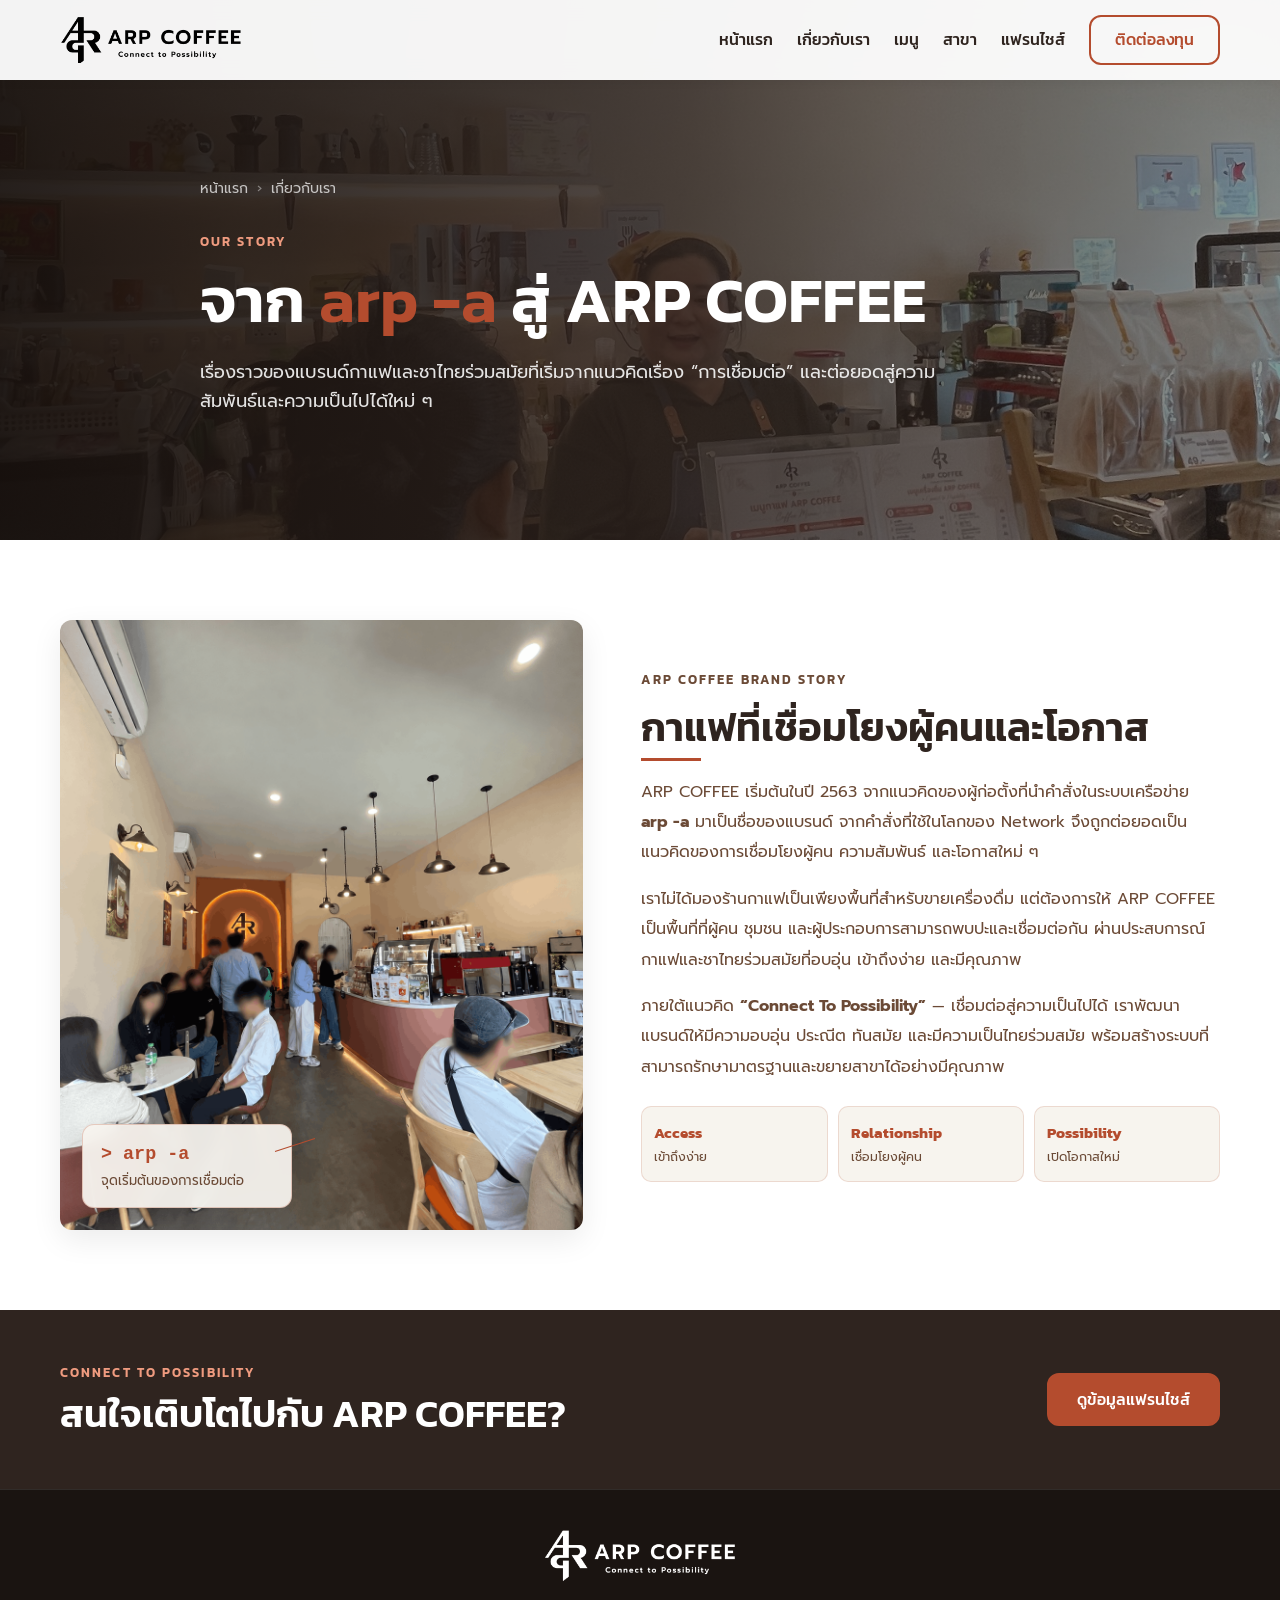
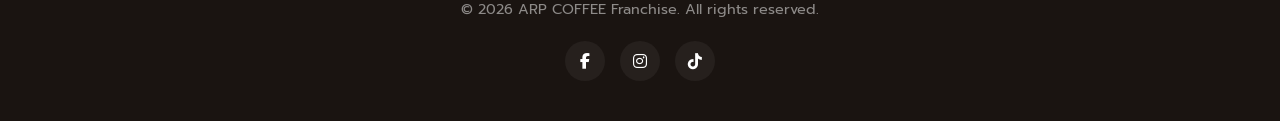
==== about/index.html @ b1b9a891 "Add SEO structure and content pages" ====
<!DOCTYPE html>
<html lang="th">
<head>
    <meta charset="UTF-8">
    <meta name="viewport" content="width=device-width, initial-scale=1.0">
    <title>เกี่ยวกับ ARP COFFEE | จาก arp -a สู่ Connect To Possibility</title>
    <meta name="description" content="รู้จัก ARP COFFEE จากที่มาของชื่อ arp -a สู่แนวคิด Access · Relationship · Possibility และ Connect To Possibility แบรนด์กาแฟและชาไทยร่วมสมัย">
    <meta name="robots" content="index,follow,max-image-preview:large,max-snippet:-1,max-video-preview:-1">
    <link rel="canonical" href="https://arpcoffee.com/about/">

    <meta property="og:locale" content="th_TH">
    <meta property="og:type" content="website">
    <meta property="og:site_name" content="ARP COFFEE">
    <meta property="og:title" content="เกี่ยวกับ ARP COFFEE | จาก arp -a สู่ Connect To Possibility">
    <meta property="og:description" content="รู้จัก ARP COFFEE จากที่มาของชื่อ arp -a สู่แนวคิด Access · Relationship · Possibility และ Connect To Possibility แบรนด์กาแฟและชาไทยร่วมสมัย">
    <meta property="og:url" content="https://arpcoffee.com/about/">
    <meta property="og:image" content="https://arpcoffee.com/assets/brand-story.png">
    <meta property="og:image:alt" content="ARP COFFEE — Connect To Possibility">

    <meta name="twitter:card" content="summary_large_image">
    <meta name="twitter:title" content="เกี่ยวกับ ARP COFFEE | จาก arp -a สู่ Connect To Possibility">
    <meta name="twitter:description" content="รู้จัก ARP COFFEE จากที่มาของชื่อ arp -a สู่แนวคิด Access · Relationship · Possibility และ Connect To Possibility แบรนด์กาแฟและชาไทยร่วมสมัย">
    <meta name="twitter:image" content="https://arpcoffee.com/assets/brand-story.png">

    <link rel="preconnect" href="https://fonts.googleapis.com">
    <link rel="preconnect" href="https://fonts.gstatic.com" crossorigin>
    <link href="https://fonts.googleapis.com/css2?family=Kanit:wght@300;400;500;600;700&family=Prompt:wght@300;400;500;600&display=swap" rel="stylesheet">
    <link rel="stylesheet" href="https://cdnjs.cloudflare.com/ajax/libs/font-awesome/6.4.0/css/all.min.css">
    <link rel="stylesheet" href="/style.css">

    <script type="application/ld+json">
{
  "@context": "https://schema.org",
  "@graph": [
    {
      "@type": "WebPage",
      "@id": "https://arpcoffee.com/about/#webpage",
      "url": "https://arpcoffee.com/about/",
      "name": "เกี่ยวกับ ARP COFFEE | จาก arp -a สู่ Connect To Possibility",
      "description": "รู้จัก ARP COFFEE จากที่มาของชื่อ arp -a สู่แนวคิด Access · Relationship · Possibility และ Connect To Possibility แบรนด์กาแฟและชาไทยร่วมสมัย",
      "isPartOf": {
        "@id": "https://arpcoffee.com/#website"
      },
      "about": {
        "@id": "https://arpcoffee.com/#organization"
      },
      "inLanguage": "th-TH"
    },
    {
      "@type": "BreadcrumbList",
      "itemListElement": [
        {
          "@type": "ListItem",
          "position": 1,
          "name": "หน้าแรก",
          "item": "https://arpcoffee.com/"
        },
        {
          "@type": "ListItem",
          "position": 2,
          "name": "เกี่ยวกับ ARP COFFEE",
          "item": "https://arpcoffee.com/about/"
        }
      ]
    }
  ]
}
    </script>
</head>
<body class="seo-page">
    <nav class="navbar" id="navbar">
        <div class="container nav-container">
            <a href="/" class="logo" aria-label="ARP COFFEE หน้าแรก">
                <img src="/assets/logo-dark.png" alt="ARP COFFEE — Connect To Possibility" width="756" height="756">
            </a>
            <ul class="nav-links">
                <li><a href="/">หน้าแรก</a></li>
                <li><a href="/about/">เกี่ยวกับเรา</a></li>
                <li><a href="/menu/">เมนู</a></li>
                <li><a href="/branches/">สาขา</a></li>
                <li><a href="/franchise/">แฟรนไชส์</a></li>
                <li><a href="/#contact" class="btn-outline">ติดต่อลงทุน</a></li>
            </ul>
            <div class="hamburger" aria-label="เปิดเมนู" role="button" tabindex="0"><i class="fas fa-bars"></i></div>
        </div>
    </nav>
    <main>
        <header class="page-hero page-hero-about" id="page-top">
            <div class="container page-hero-content">
                <nav class="breadcrumbs" aria-label="Breadcrumb"><a href="/">หน้าแรก</a><span aria-hidden="true">›</span><span aria-current="page">เกี่ยวกับเรา</span></nav>
                <p class="section-kicker">OUR STORY</p>
                <h1>จาก <span class="highlight">arp -a</span> สู่ ARP COFFEE</h1>
                <p>เรื่องราวของแบรนด์กาแฟและชาไทยร่วมสมัยที่เริ่มจากแนวคิดเรื่อง “การเชื่อมต่อ” และต่อยอดสู่ความสัมพันธ์และความเป็นไปได้ใหม่ ๆ</p>
            </div>
        </header>
        <section class="section-padding">
            <div class="container about-container">
                <div class="about-image">
                    <img src="/assets/brand-story.png" alt="บรรยากาศจริงภายในร้าน ARP COFFEE และการบริการลูกค้า" width="1086" height="1448">
                    <div class="arp-origin-badge"><code>&gt; arp -a</code><span>จุดเริ่มต้นของการเชื่อมต่อ</span></div>
                </div>
                <div class="about-text">
                    <p class="section-kicker">ARP COFFEE BRAND STORY</p>
                    <h2 class="section-title">กาแฟที่เชื่อมโยงผู้คนและโอกาส</h2>
                    <p>ARP COFFEE เริ่มต้นในปี 2563 จากแนวคิดของผู้ก่อตั้งที่นำคำสั่งในระบบเครือข่าย <strong>arp -a</strong> มาเป็นชื่อของแบรนด์ จากคำสั่งที่ใช้ในโลกของ Network จึงถูกต่อยอดเป็นแนวคิดของการเชื่อมโยงผู้คน ความสัมพันธ์ และโอกาสใหม่ ๆ</p>
                    <p>เราไม่ได้มองร้านกาแฟเป็นเพียงพื้นที่สำหรับขายเครื่องดื่ม แต่ต้องการให้ ARP COFFEE เป็นพื้นที่ที่ผู้คน ชุมชน และผู้ประกอบการสามารถพบปะและเชื่อมต่อกัน ผ่านประสบการณ์กาแฟและชาไทยร่วมสมัยที่อบอุ่น เข้าถึงง่าย และมีคุณภาพ</p>
                    <p>ภายใต้แนวคิด <strong>“Connect To Possibility”</strong> — เชื่อมต่อสู่ความเป็นไปได้ เราพัฒนาแบรนด์ให้มีความอบอุ่น ประณีต ทันสมัย และมีความเป็นไทยร่วมสมัย พร้อมสร้างระบบที่สามารถรักษามาตรฐานและขยายสาขาได้อย่างมีคุณภาพ</p>
                    <div class="brand-pillars">
                        <div class="brand-pillar"><strong>Access</strong><span>เข้าถึงง่าย</span></div>
                        <div class="brand-pillar"><strong>Relationship</strong><span>เชื่อมโยงผู้คน</span></div>
                        <div class="brand-pillar"><strong>Possibility</strong><span>เปิดโอกาสใหม่</span></div>
                    </div>
                </div>
            </div>
        </section>
        <section class="seo-cta">
            <div class="container seo-cta-inner"><div><p class="section-kicker">CONNECT TO POSSIBILITY</p><h2>สนใจเติบโตไปกับ ARP COFFEE?</h2></div><a class="btn-primary" href="/franchise/">ดูข้อมูลแฟรนไชส์</a></div>
        </section>
    </main>
    <footer class="footer">
        <div class="container text-center">
            <div class="footer-logo">
                <a href="/" aria-label="ARP COFFEE หน้าแรก">
                    <img src="/assets/logo-white.png" alt="ARP COFFEE" width="756" height="756">
                </a>
            </div>
            <p>&copy; 2026 ARP COFFEE Franchise. All rights reserved.</p>
            <div class="social-links" aria-label="ช่องทางโซเชียล ARP COFFEE">
                <a href="https://www.facebook.com/arpcoffee" target="_blank" rel="noopener noreferrer" aria-label="Facebook ARP COFFEE"><i class="fab fa-facebook-f"></i></a>
                <a href="https://www.instagram.com/arp_coffee_th" target="_blank" rel="noopener noreferrer" aria-label="Instagram ARP COFFEE"><i class="fab fa-instagram"></i></a>
                <a href="https://www.tiktok.com/@arpcoffee" target="_blank" rel="noopener noreferrer" aria-label="TikTok ARP COFFEE"><i class="fab fa-tiktok"></i></a>
            </div>
        </div>
    </footer>
    <script src="/script.js?v=3"></script>
</body>
</html>
---- style.css ----
/* =========================================
   ARP COFFEE - Franchise Landing Page Styles
   ========================================= */

/* --- Variables --- */
:root {
    /* Colors */
    --primary: #B44C2E; /* Terracotta */
    --primary-hover: #933d24;
    --primary-light: #fdf5f3;
    --dark: #2F241F; /* Dark Espresso */
    --darker: #1a1411;
    --light: #F7F4EE; /* Light Cream */
    --white: #FFFFFF;
    --gray: #6c757d;
    --gray-light: #e9ecef;
    --soft-beige: #DED1BD;
    --warm-taupe: #9C8A7C;
    --coffee-brown: #6B4A36;
    
    /* Typography */
    --font-heading: 'Kanit', sans-serif;
    --font-body: 'Prompt', sans-serif;
    
    /* Spacing & Utilities */
    --section-padding: 80px 0;
    --transition: all 0.3s ease;
    --radius: 12px;
    --shadow: 0 10px 30px rgba(0, 0, 0, 0.08);
}

/* --- Base --- */
* {
    margin: 0;
    padding: 0;
    box-sizing: border-box;
}

html {
    scroll-behavior: smooth;
}

body {
    font-family: var(--font-body);
    color: var(--dark);
    background-color: var(--white);
    line-height: 1.6;
    overflow-x: hidden;
}

h1, h2, h3, h4, h5, h6 {
    font-family: var(--font-heading);
    font-weight: 600;
    line-height: 1.2;
    margin-bottom: 1rem;
}

p {
    margin-bottom: 1rem;
}

a {
    text-decoration: none;
    color: inherit;
    transition: var(--transition);
}

ul {
    list-style: none;
}

img {
    max-width: 100%;
    height: auto;
    display: block;
}

/* --- Typography & Utilities --- */
.container {
    width: 100%;
    max-width: 1200px;
    margin: 0 auto;
    padding: 0 20px;
}

.section-padding {
    padding: var(--section-padding);
}

.text-center {
    text-align: center;
}

.bg-light {
    background-color: var(--light);
}

.bg-dark {
    background-color: var(--dark);
    color: var(--white);
}

.highlight {
    color: var(--primary);
}

.section-header {
    margin-bottom: 3rem;
}

.section-title {
    font-size: 2.5rem;
    position: relative;
    display: inline-block;
    padding-bottom: 10px;
}

.section-title::after {
    content: '';
    position: absolute;
    bottom: 0;
    left: 50%;
    transform: translateX(-50%);
    width: 60px;
    height: 3px;
    background-color: var(--primary);
}

.bg-dark .section-title::after {
    left: 0;
    transform: none;
}

/* --- Buttons --- */
.btn-primary {
    display: inline-block;
    background-color: var(--primary);
    color: var(--white);
    padding: 12px 28px;
    border-radius: var(--radius);
    font-family: var(--font-heading);
    font-weight: 500;
    border: 2px solid var(--primary);
    cursor: pointer;
    text-align: center;
}

.btn-primary:hover {
    background-color: var(--primary-hover);
    border-color: var(--primary-hover);
    transform: translateY(-2px);
    box-shadow: 0 4px 12px rgba(203, 90, 61, 0.3);
}

.btn-secondary {
    display: inline-block;
    background-color: var(--dark);
    color: var(--white);
    padding: 12px 28px;
    border-radius: var(--radius);
    font-family: var(--font-heading);
    font-weight: 500;
    border: 2px solid var(--dark);
    cursor: pointer;
}

.btn-secondary:hover {
    background-color: var(--darker);
    transform: translateY(-2px);
}

.btn-outline {
    display: inline-block;
    background-color: transparent;
    color: var(--primary);
    padding: 10px 24px;
    border-radius: var(--radius);
    font-family: var(--font-heading);
    font-weight: 500;
    border: 2px solid var(--primary);
    cursor: pointer;
    text-align: center;
}

.btn-outline:hover {
    background-color: var(--primary);
    color: var(--white);
}

.w-100 {
    width: 100%;
}

/* --- Navbar --- */
.navbar {
    position: fixed;
    top: 0;
    left: 0;
    width: 100%;
    background-color: rgba(255, 255, 255, 0.95);
    backdrop-filter: blur(10px);
    z-index: 1000;
    box-shadow: 0 2px 10px rgba(0,0,0,0.05);
    padding: 15px 0;
    transition: var(--transition);
}

.nav-container {
    display: flex;
    justify-content: space-between;
    align-items: center;
}

.logo {
    display: inline-flex;
    position: relative;
    width: 182px;
    height: 46px;
    overflow: hidden;
}

.logo img {
    position: absolute;
    left: 0;
    top: 0;
    display: block;
    width: 206px;
    height: 206px;
    max-width: none;
    flex: none;
    transform: translate(-12px, -78px);
}

.logo-text {
    color: var(--dark);
}

.logo-accent {
    color: var(--primary);
}

.nav-links {
    display: flex;
    align-items: center;
    gap: 24px;
}

.nav-links a {
    font-family: var(--font-heading);
    font-weight: 500;
    font-size: 1rem;
    position: relative;
}

.nav-links a:not(.btn-outline)::after {
    content: '';
    position: absolute;
    bottom: -5px;
    left: 0;
    width: 0;
    height: 2px;
    background-color: var(--primary);
    transition: var(--transition);
}

.nav-links a:not(.btn-outline):hover::after,
.nav-links a:not(.btn-outline).active::after {
    width: 100%;
}

.hamburger {
    display: none;
    font-size: 1.5rem;
    cursor: pointer;
    color: var(--dark);
}

/* --- Hero Section --- */
.hero {
    position: relative;
    height: 100vh;
    min-height: 600px;
    background-image: url('assets/hero-arp.png');
    background-size: cover;
    background-position: center 44%;
    background-attachment: fixed;
    display: flex;
    align-items: center;
}

.hero-overlay {
    position: absolute;
    top: 0;
    left: 0;
    width: 100%;
    height: 100%;
    background: linear-gradient(90deg, rgba(24, 17, 14, 0.94) 0%, rgba(35, 24, 19, 0.82) 40%, rgba(35, 24, 19, 0.18) 74%, rgba(35, 24, 19, 0.04) 100%);
}

.hero-content {
    position: relative;
    z-index: 1;
}

.hero-text {
    max-width: 650px;
    color: var(--white);
}

.hero-text h1 {
    font-size: clamp(3rem, 5.1vw, 4.65rem);
    margin-bottom: 1.5rem;
    line-height: 1.1;
}

.eyebrow {
    display: flex;
    align-items: center;
    gap: 12px;
    color: #f1b49f;
    font-family: var(--font-heading);
    font-size: 0.9rem !important;
    font-weight: 600;
    letter-spacing: 0.18em;
    margin-bottom: 1.15rem !important;
}

.eyebrow::before {
    content: '';
    width: 42px;
    height: 2px;
    background: var(--primary);
}

.hero-text p {
    font-size: 1.125rem;
    margin-bottom: 2rem;
    opacity: 0.9;
}

.hero-buttons {
    display: flex;
    gap: 15px;
}

/* --- About / Brand Story Section --- */
.about {
    position: relative;
    overflow: hidden;
}

.about::before {
    content: '';
    position: absolute;
    width: 220px;
    height: 220px;
    right: -100px;
    top: 72px;
    border: 1px solid rgba(180, 76, 46, 0.10);
    border-radius: 50%;
    pointer-events: none;
}

.about-container {
    display: grid;
    grid-template-columns: minmax(0, .95fr) minmax(0, 1.05fr);
    gap: 58px;
    align-items: center;
}

.about-image {
    position: relative;
    border-radius: var(--radius);
    overflow: hidden;
    box-shadow: var(--shadow);
    background: var(--light);
}

.about-image img {
    width: 100%;
    height: 610px;
    object-fit: cover;
    object-position: center 48%;
    transition: transform 0.5s ease;
}

.about-image:hover img {
    transform: scale(1.03);
}

.arp-origin-badge {
    position: absolute;
    left: 22px;
    bottom: 22px;
    min-width: 210px;
    padding: 15px 18px;
    background: rgba(247, 244, 238, .94);
    color: var(--dark);
    border: 1px solid rgba(180, 76, 46, .25);
    border-radius: 12px;
    box-shadow: 0 12px 30px rgba(47, 36, 31, .16);
    backdrop-filter: blur(8px);
}

.arp-origin-badge::after {
    content: '';
    position: absolute;
    width: 42px;
    height: 1px;
    right: -26px;
    top: 26px;
    background: var(--primary);
    transform: rotate(-18deg);
    transform-origin: left center;
}

.arp-origin-badge code {
    display: block;
    color: var(--primary);
    font-family: ui-monospace, SFMono-Regular, Menlo, Consolas, monospace;
    font-size: 1.15rem;
    font-weight: 700;
    margin-bottom: 2px;
}

.arp-origin-badge span {
    display: block;
    font-size: .82rem;
    color: var(--coffee-brown);
}

.about .section-kicker,
.why-arp .section-kicker {
    color: var(--primary);
}

.about-text .section-title::after,
.why-arp-content .section-title::after {
    left: 0;
    transform: none;
}

.about-text > p {
    color: var(--coffee-brown);
    line-height: 1.9;
}

.brand-pillars {
    display: grid;
    grid-template-columns: repeat(3, 1fr);
    gap: 10px;
    margin-top: 24px;
}

.brand-pillar {
    padding: 14px 12px;
    background: var(--light);
    border: 1px solid rgba(180, 76, 46, .16);
    border-radius: 10px;
}

.brand-pillar strong,
.brand-pillar span {
    display: block;
}

.brand-pillar strong {
    color: var(--primary);
    font-family: var(--font-heading);
    font-size: .95rem;
}

.brand-pillar span {
    color: var(--coffee-brown);
    font-size: .78rem;
    margin-top: 2px;
}

/* --- Signature Menu Section --- */
.signature-menu {
    background-color: var(--light);
}

.signature-menu-container {
    display: grid;
    grid-template-columns: 1fr 1fr;
    gap: 56px;
    align-items: center;
}

.signature-menu-image {
    display: flex;
    justify-content: center;
    align-items: center;
}

.signature-menu-image img {
    width: min(100%, 500px);
    border-radius: var(--radius);
    box-shadow: var(--shadow);
}

.signature-menu-text .section-title::after {
    left: 0;
    transform: none;
}

.signature-menu-text > p:last-child {
    margin-top: 18px;
    margin-bottom: 0;
    font-size: 1.08rem;
    line-height: 1.9;
    color: var(--dark);
}

/* --- Why ARP Franchise Section --- */
.why-arp-grid {
    display: grid;
    grid-template-columns: minmax(0, .95fr) minmax(0, 1.05fr);
    gap: 52px;
    align-items: center;
    margin-bottom: 70px;
}

.why-arp-image {
    overflow: hidden;
    border-radius: var(--radius);
    box-shadow: var(--shadow);
    background: var(--white);
}

.why-arp-image img {
    width: 100%;
    height: 430px;
    object-fit: cover;
    object-position: center top;
    transition: transform .5s ease;
}

.why-arp-image:hover img {
    transform: scale(1.025);
}

.why-arp-content > p:not(.section-kicker) {
    color: var(--coffee-brown);
    line-height: 1.9;
}

.why-arp-list {
    display: grid;
    gap: 12px;
    margin-top: 22px;
}

.why-arp-list li {
    display: flex;
    gap: 12px;
    align-items: flex-start;
    color: var(--dark);
}

.why-arp-list i {
    color: var(--primary);
    margin-top: 5px;
    flex: 0 0 auto;
}

.benefits-subheading {
    margin-top: 0;
}

/* --- Benefits Section --- */
.benefits-grid {
    display: grid;
    grid-template-columns: repeat(auto-fit, minmax(250px, 1fr));
    gap: 30px;
}

.benefit-card {
    background-color: var(--white);
    padding: 40px 30px;
    border-radius: var(--radius);
    text-align: center;
    box-shadow: 0 5px 15px rgba(0,0,0,0.05);
    transition: var(--transition);
    border-bottom: 3px solid transparent;
}

.benefit-card:hover {
    transform: translateY(-10px);
    box-shadow: var(--shadow);
    border-bottom-color: var(--primary);
}

.icon-wrapper {
    width: 70px;
    height: 70px;
    background-color: var(--primary-light);
    color: var(--primary);
    border-radius: 50%;
    display: flex;
    justify-content: center;
    align-items: center;
    font-size: 2rem;
    margin: 0 auto 20px;
    transition: var(--transition);
}

.benefit-card:hover .icon-wrapper {
    background-color: var(--primary);
    color: var(--white);
}

/* --- Activities Section --- */
.activities {
    background: var(--dark);
    color: var(--white);
    overflow: hidden;
}

.activities-heading {
    display: grid;
    grid-template-columns: 1fr minmax(320px, 520px);
    gap: 48px;
    align-items: end;
}

.activities .section-title {
    margin-bottom: 0;
}

.activities .section-title::after {
    left: 0;
    transform: none;
}

.section-kicker,
.gallery-label {
    color: #ef9b7f;
    font-family: var(--font-heading);
    font-size: .82rem;
    font-weight: 600;
    letter-spacing: .16em;
    margin-bottom: 10px;
}

.activities-intro {
    color: rgba(255,255,255,.68);
    margin-bottom: 8px;
}

.activity-grid {
    display: grid;
    grid-template-columns: repeat(3, 1fr);
    grid-auto-rows: 290px;
    gap: 18px;
}

.activity-card {
    position: relative;
    overflow: hidden;
    border: 0;
    border-radius: 16px;
    background: #17100d;
    color: var(--white);
    text-align: left;
    cursor: pointer;
    box-shadow: 0 16px 40px rgba(0,0,0,.2);
}

.activity-card-featured {
    grid-column: span 2;
}

.activity-card img {
    width: 100%;
    height: 100%;
    object-fit: cover;
    transition: transform .55s ease, filter .55s ease;
}

.activity-card:hover img {
    transform: scale(1.045);
    filter: saturate(1.08);
}

.activity-overlay {
    position: absolute;
    inset: 0;
    background: linear-gradient(180deg, transparent 24%, rgba(18,12,10,.9) 100%);
}

.activity-content {
    position: absolute;
    inset: auto 24px 22px;
    display: flex;
    flex-direction: column;
}

.activity-content small {
    color: #f2b29c;
    font-family: var(--font-heading);
    font-size: .78rem;
    font-weight: 500;
    letter-spacing: .05em;
}

.activity-content strong {
    font-family: var(--font-heading);
    font-size: 1.55rem;
    font-weight: 600;
    line-height: 1.2;
}

.activity-content em {
    margin-top: 7px;
    color: rgba(255,255,255,.72);
    font-size: .84rem;
    font-style: normal;
}

.gallery-dialog {
    position: fixed;
    inset: 0;
    z-index: 2000;
    display: grid;
    place-items: center;
    width: min(1080px, calc(100% - 32px));
    max-height: calc(100vh - 32px);
    margin: auto;
    padding: 0;
    border: 0;
    border-radius: 18px;
    background: var(--light);
    color: var(--dark);
    box-shadow: 0 30px 90px rgba(0,0,0,.45);
}

.gallery-dialog[hidden] {
    display: none;
}

.gallery-dialog::before {
    content: '';
    position: fixed;
    inset: 0;
    z-index: -1;
    background: rgba(20,13,10,.82);
    backdrop-filter: blur(5px);
}

.gallery-shell {
    width: 100%;
    max-height: calc(100vh - 32px);
    overflow: auto;
    padding: 28px;
    border-radius: 18px;
    background: var(--light);
}

.gallery-header {
    display: flex;
    justify-content: space-between;
    align-items: flex-start;
    gap: 20px;
    margin-bottom: 20px;
}

.gallery-header h2 { margin: 0; font-size: 2rem; }

.gallery-close {
    width: 44px;
    height: 44px;
    flex: 0 0 auto;
    border: 1px solid var(--soft-beige);
    border-radius: 50%;
    background: var(--white);
    color: var(--dark);
    cursor: pointer;
    font-size: 1rem;
}

.gallery-images {
    display: grid;
    grid-template-columns: repeat(3, 1fr);
    gap: 12px;
}

.gallery-images img {
    width: 100%;
    height: 390px;
    border-radius: 12px;
    object-fit: cover;
    background: var(--soft-beige);
}

/* --- Packages Section --- */
.packages .section-kicker {
    color: var(--primary);
}

.packages .package-includes i.fa-circle {
    font-size: 0.62rem;
    margin-top: 7px;
}

.package-terms {
    max-width: 1050px;
    margin: 38px auto 0;
    padding: 20px 28px;
    border-radius: var(--radius);
    background: var(--dark);
    color: var(--white);
    display: flex;
    align-items: center;
    justify-content: center;
    gap: 14px;
    text-align: center;
    flex-wrap: wrap;
}

.tfbo-banner {
    display: inline-block;
    background-color: var(--primary-light);
    border: 2px dashed var(--primary);
    padding: 10px 20px;
    border-radius: 50px;
}

.discount-badge {
    color: var(--primary);
    font-weight: 600;
    font-family: var(--font-heading);
    font-size: 1.1rem;
}

.sub-title {
    font-size: 0.9rem;
    color: var(--gray);
    margin-bottom: 10px;
    margin-top: -5px;
}

.mt-4 { margin-top: 1.5rem; }
.mt-5 { margin-top: 3rem; }
.mb-4 { margin-bottom: 1.5rem; }

.packages-wrapper-3 {
    display: grid;
    grid-template-columns: repeat(3, 1fr);
    gap: 30px;
    margin-top: 30px;
}

.packages-wrapper {
    display: grid;
    grid-template-columns: 1fr 1.5fr;
    gap: 40px;
    align-items: center;
}

.package-image img {
    border-radius: var(--radius);
    box-shadow: var(--shadow);
}

.packages-grid {
    display: grid;
    grid-template-columns: 1fr 1fr;
    gap: 30px;
}

.package-card {
    background-color: var(--white);
    border-radius: var(--radius);
    overflow: hidden;
    box-shadow: 0 5px 15px rgba(0,0,0,0.05);
    border: 1px solid var(--gray-light);
    transition: var(--transition);
    position: relative;
    display: flex;
    flex-direction: column;
}

.package-card:hover {
    transform: translateY(-5px);
    box-shadow: var(--shadow);
}

.package-card.popular {
    border-color: var(--primary);
    transform: scale(1.05);
    box-shadow: var(--shadow);
}

.package-card.popular:hover {
    transform: scale(1.05) translateY(-5px);
}

.popular-badge {
    position: absolute;
    top: 15px;
    right: -30px;
    background-color: var(--primary);
    color: var(--white);
    padding: 5px 30px;
    font-size: 0.8rem;
    font-weight: 600;
    transform: rotate(45deg);
}

.package-header {
    padding: 30px;
    text-align: center;
    border-bottom: 1px solid var(--gray-light);
    background-color: var(--light);
}

.package-header h3 {
    margin-bottom: 10px;
    color: var(--dark);
}

.price {
    font-size: 2rem;
    font-weight: 700;
    color: var(--primary);
    font-family: var(--font-heading);
}

.package-body {
    padding: 30px;
    flex-grow: 1;
}

.package-desc {
    font-size: 0.9rem;
    color: var(--gray);
    margin-bottom: 20px;
    padding-bottom: 20px;
    border-bottom: 1px dashed var(--gray-light);
}

.package-includes li {
    margin-bottom: 10px;
    font-size: 0.95rem;
    display: flex;
    align-items: flex-start;
    gap: 10px;
}

.package-includes i {
    color: var(--primary);
    margin-top: 4px;
}

.package-footer {
    padding: 0 30px 30px;
}

/* --- Freebies Section --- */
.freebies-section {
    max-width: 800px;
    margin: 3rem auto 0;
}

.freebies-box {
    background-color: var(--light);
    border-radius: var(--radius);
    padding: 30px;
    border: 1px solid var(--soft-beige);
    box-shadow: 0 5px 15px rgba(0,0,0,0.03);
}

.freebies-grid {
    display: grid;
    grid-template-columns: repeat(2, 1fr);
    gap: 15px;
}

.freebie-item {
    display: flex;
    align-items: center;
    gap: 15px;
    font-weight: 500;
    padding: 10px;
    background-color: var(--white);
    border-radius: 8px;
    border-left: 4px solid var(--primary);
}

.freebie-item .number {
    background-color: var(--primary);
    color: var(--white);
    width: 24px;
    height: 24px;
    display: flex;
    justify-content: center;
    align-items: center;
    border-radius: 50%;
    font-size: 0.8rem;
    font-weight: 700;
}

/* --- Contact Section --- */
.contact-wrapper {
    display: grid;
    grid-template-columns: 1fr 1fr;
    gap: 60px;
}

.contact-details {
    margin-top: 2rem;
}

.contact-item {
    display: flex;
    align-items: center;
    gap: 20px;
    margin-bottom: 25px;
}

.contact-item .icon {
    width: 50px;
    height: 50px;
    background-color: rgba(203, 90, 61, 0.1);
    color: var(--primary);
    border-radius: 50%;
    display: flex;
    justify-content: center;
    align-items: center;
    font-size: 1.2rem;
}

.contact-item h4 {
    margin-bottom: 5px;
    font-size: 1rem;
}

.contact-item p {
    margin-bottom: 0;
    color: rgba(255,255,255,0.7);
}

.contact-form-wrapper {
    background-color: var(--white);
    padding: 40px;
    border-radius: var(--radius);
    color: var(--dark);
    box-shadow: 0 15px 35px rgba(0,0,0,0.2);
}

.contact-form h3 {
    margin-bottom: 1.5rem;
    text-align: center;
}

.form-group {
    margin-bottom: 20px;
}

.form-group label {
    display: block;
    margin-bottom: 8px;
    font-weight: 500;
    font-family: var(--font-heading);
}

.form-group input,
.form-group select {
    width: 100%;
    padding: 12px 15px;
    border: 1px solid var(--gray-light);
    border-radius: 6px;
    font-family: var(--font-body);
    font-size: 1rem;
    transition: var(--transition);
}

.form-group input:focus,
.form-group select:focus {
    outline: none;
    border-color: var(--primary);
    box-shadow: 0 0 0 3px rgba(203, 90, 61, 0.1);
}

/* --- Footer --- */
.footer {
    background-color: var(--darker);
    color: var(--white);
    padding: 40px 0;
    border-top: 1px solid rgba(255,255,255,0.1);
}

.footer-logo {
    position: relative;
    width: 190px;
    height: 58px;
    overflow: hidden;
    margin-left: auto;
    margin-right: auto;
    margin-bottom: 10px;
}

.footer-logo img {
    position: absolute;
    left: 0;
    top: 0;
    width: 218px;
    height: 218px;
    max-width: none;
    transform: translate(-14px, -82px);
}

.footer p {
    color: rgba(255,255,255,0.5);
    font-size: 0.9rem;
    margin-bottom: 20px;
}

.social-links {
    display: flex;
    justify-content: center;
    gap: 15px;
}

.social-links a {
    width: 40px;
    height: 40px;
    background-color: rgba(255,255,255,0.05);
    border-radius: 50%;
    display: flex;
    justify-content: center;
    align-items: center;
    color: var(--white);
}

.social-links a:hover {
    background-color: var(--primary);
    transform: translateY(-3px);
}

/* --- Animations --- */
.fade-in-up, .slide-in-left, .slide-in-right, .stagger-in {
    opacity: 0;
    transition: opacity 0.8s ease, transform 0.8s ease;
}

.fade-in-up { transform: translateY(40px); }
.slide-in-left { transform: translateX(-40px); }
.slide-in-right { transform: translateX(40px); }
.stagger-in { transform: translateY(30px); }

.animate {
    opacity: 1;
    transform: translate(0);
}

/* --- Responsive --- */
@media (max-width: 992px) {
    .hero-text h1 { font-size: 3rem; }
    .about-container { grid-template-columns: 1fr; text-align: center; }
    .why-arp-grid { grid-template-columns: 1fr; text-align: center; gap: 32px; }
    .why-arp-content .section-title::after { left: 50%; transform: translateX(-50%); }
    .why-arp-list { text-align: left; max-width: 720px; margin-left: auto; margin-right: auto; }
    .signature-menu-container { grid-template-columns: 1fr; text-align: center; gap: 32px; }
    .signature-menu-text .section-title::after { left: 50%; transform: translateX(-50%); }
    .about-text .section-title::after { left: 50%; transform: translateX(-50%); }
    .feature-list { display: inline-block; text-align: left; }
    .packages-wrapper, .packages-wrapper-3 { grid-template-columns: 1fr; }
    .package-image { display: none; }
    .contact-wrapper { grid-template-columns: 1fr; }
    .freebies-grid { grid-template-columns: 1fr; }
    .activities-heading { grid-template-columns: 1fr; gap: 18px; }
    .activity-grid { grid-template-columns: repeat(2, 1fr); }
    .activity-card-featured { grid-column: span 2; }
    .gallery-images img { height: 300px; }
}

@media (max-width: 768px) {
    .about-image img { height: 500px; }
    .arp-origin-badge { left: 14px; bottom: 14px; min-width: 185px; }
    .brand-pillars { grid-template-columns: 1fr; }
    .brand-pillar { text-align: left; }
    .why-arp-image img { height: 360px; }
    .nav-links {
        position: fixed;
        top: 70px;
        left: -100%;
        width: 100%;
        height: calc(100vh - 70px);
        background-color: var(--white);
        flex-direction: column;
        justify-content: center;
        transition: var(--transition);
    }
    
    .nav-links.active { left: 0; }
    .hamburger { display: block; }
    
    .logo { width: 150px; height: 39px; }
    .logo img { width: 170px; height: 170px; transform: translate(-10px, -64px); }
    .hero { min-height: 700px; background-position: 62% center; background-attachment: scroll; }
    .hero-overlay { background: linear-gradient(180deg, rgba(24,17,14,.76) 0%, rgba(24,17,14,.9) 75%, rgba(24,17,14,.96) 100%); }
    .hero-text h1 { font-size: 2.6rem; }
    .hero-buttons { flex-direction: column; }
    .about-image img { height: 440px; }
    .signature-menu-image img { width: min(100%, 360px); }
    .activity-grid { grid-template-columns: 1fr; grid-auto-rows: 270px; }
    .activity-card-featured { grid-column: auto; }
    .activity-content { inset: auto 20px 18px; }
    .gallery-shell { padding: 20px; }
    .gallery-images { grid-template-columns: 1fr; }
    .gallery-images img { height: auto; max-height: 62vh; }
    
    .packages-grid { grid-template-columns: 1fr; }
    .package-card.popular { transform: none; }
    .package-card.popular:hover { transform: translateY(-5px); }
}

@media (max-width: 640px) {
    .package-terms {
        padding: 18px 20px;
        gap: 8px;
    }

    .package-terms span[aria-hidden="true"] {
        display: none;
    }
}


/* =========================================
   SEO content pages — reuses ARP COFFEE CI
   ========================================= */
.seo-inline-link { margin-top: 18px; }
.seo-inline-link a { color: var(--primary); font-family: var(--font-heading); font-weight: 500; }
.seo-inline-link a:hover { color: var(--primary-hover); }
.seo-inline-link i { margin-left: 5px; font-size: .8em; }
.seo-inline-link-spaced { margin-top: 28px; margin-bottom: 0; }

.seo-page { background: var(--white); }
.page-hero {
    position: relative;
    min-height: 540px;
    padding: 150px 0 80px;
    display: flex;
    align-items: center;
    color: var(--white);
    background-color: var(--dark);
    background-size: cover;
    background-position: center;
}
.page-hero::before {
    content: '';
    position: absolute;
    inset: 0;
    background: linear-gradient(90deg, rgba(24,17,14,.94) 0%, rgba(47,36,31,.83) 54%, rgba(47,36,31,.48) 100%);
}
.page-hero-content { position: relative; z-index: 1; max-width: 920px; }
.page-hero h1 { font-size: clamp(2.65rem, 5vw, 4.7rem); max-width: 900px; margin-bottom: 1.25rem; }
.page-hero p:not(.section-kicker) { max-width: 760px; font-size: 1.12rem; color: rgba(255,255,255,.88); }
.page-hero-about { background-image: url('/assets/brand-story.JPG'); background-position: center 48%; }
.page-hero-franchise { background-image: url('/assets/kiosk-arp.png'); }
.page-hero-menu, .page-hero-signature { background-image: url('/assets/menu/khao-taen-latte.JPG'); background-position: 70% center; }
.page-hero-branches { background-image: url('/assets/shop-arp.jpg'); }

.breadcrumbs { display: flex; gap: 9px; align-items: center; flex-wrap: wrap; margin-bottom: 30px; color: rgba(255,255,255,.72); font-size: .88rem; }
.breadcrumbs a:hover { color: var(--white); }
.breadcrumbs span[aria-hidden="true"] { opacity: .58; }

.seo-two-col { display: grid; grid-template-columns: minmax(0,1.05fr) minmax(0,.95fr); align-items: center; gap: 54px; }
.seo-two-col p { color: var(--coffee-brown); line-height: 1.9; }
.seo-two-col .section-title::after { left: 0; transform: none; }
.seo-image-card { overflow: hidden; border-radius: var(--radius); box-shadow: var(--shadow); background: var(--light); }
.seo-image-card img { width: 100%; aspect-ratio: 4/3; object-fit: cover; }

.seo-card-grid { display: grid; grid-template-columns: repeat(4,1fr); gap: 22px; }
.seo-card-grid-3 { grid-template-columns: repeat(3,1fr); }
.seo-card { padding: 30px; border: 1px solid rgba(180,76,46,.15); border-radius: var(--radius); background: var(--white); box-shadow: 0 8px 24px rgba(47,36,31,.06); }
.seo-card > i { color: var(--primary); font-size: 1.65rem; margin-bottom: 18px; }
.seo-card h2, .seo-card h3 { color: var(--dark); font-size: 1.3rem; }
.seo-card p { color: var(--coffee-brown); margin-bottom: 0; }
.location-card a { display: inline-block; margin-top: 18px; color: var(--primary); font-family: var(--font-heading); font-weight: 500; }

.seo-process-grid { display: grid; grid-template-columns: repeat(5,1fr); gap: 14px; }
.seo-process-grid > div { padding: 24px 20px; background: var(--light); border-radius: var(--radius); border-top: 3px solid var(--primary); }
.seo-process-grid span { color: var(--primary); font-family: var(--font-heading); font-weight: 700; letter-spacing: .08em; }
.seo-process-grid h3 { margin-top: 12px; font-size: 1.08rem; }
.seo-process-grid p { color: var(--coffee-brown); font-size: .9rem; margin-bottom: 0; }

.seo-cta { padding: 52px 0; background: var(--dark); color: var(--white); }
.seo-cta-inner { display: flex; justify-content: space-between; align-items: center; gap: 30px; }
.seo-cta h2 { margin-bottom: 0; font-size: clamp(1.8rem,3vw,2.7rem); }
.seo-cta .section-kicker { margin-bottom: 8px; }
.seo-note { padding: 24px 0; background: var(--light); border-top: 1px solid rgba(180,76,46,.12); border-bottom: 1px solid rgba(180,76,46,.12); }
.seo-note p { margin-bottom: 0; color: var(--coffee-brown); }

@media (max-width: 992px) {
    .seo-two-col { grid-template-columns: 1fr; }
    .seo-card-grid, .seo-card-grid-3 { grid-template-columns: repeat(2,1fr); }
    .seo-process-grid { grid-template-columns: repeat(2,1fr); }
}
@media (max-width: 768px) {
    .page-hero { min-height: 500px; padding-top: 125px; }
    .page-hero h1 { font-size: 2.55rem; }
    .seo-card-grid, .seo-card-grid-3, .seo-process-grid { grid-template-columns: 1fr; }
    .seo-cta-inner { flex-direction: column; align-items: flex-start; }
}

.footer-seo-links { display: flex; justify-content: center; gap: 18px; flex-wrap: wrap; margin: 8px 0 16px; }
.footer-seo-links a { color: rgba(255,255,255,.72); font-family: var(--font-heading); font-size: .92rem; }
.footer-seo-links a:hover { color: var(--white); }
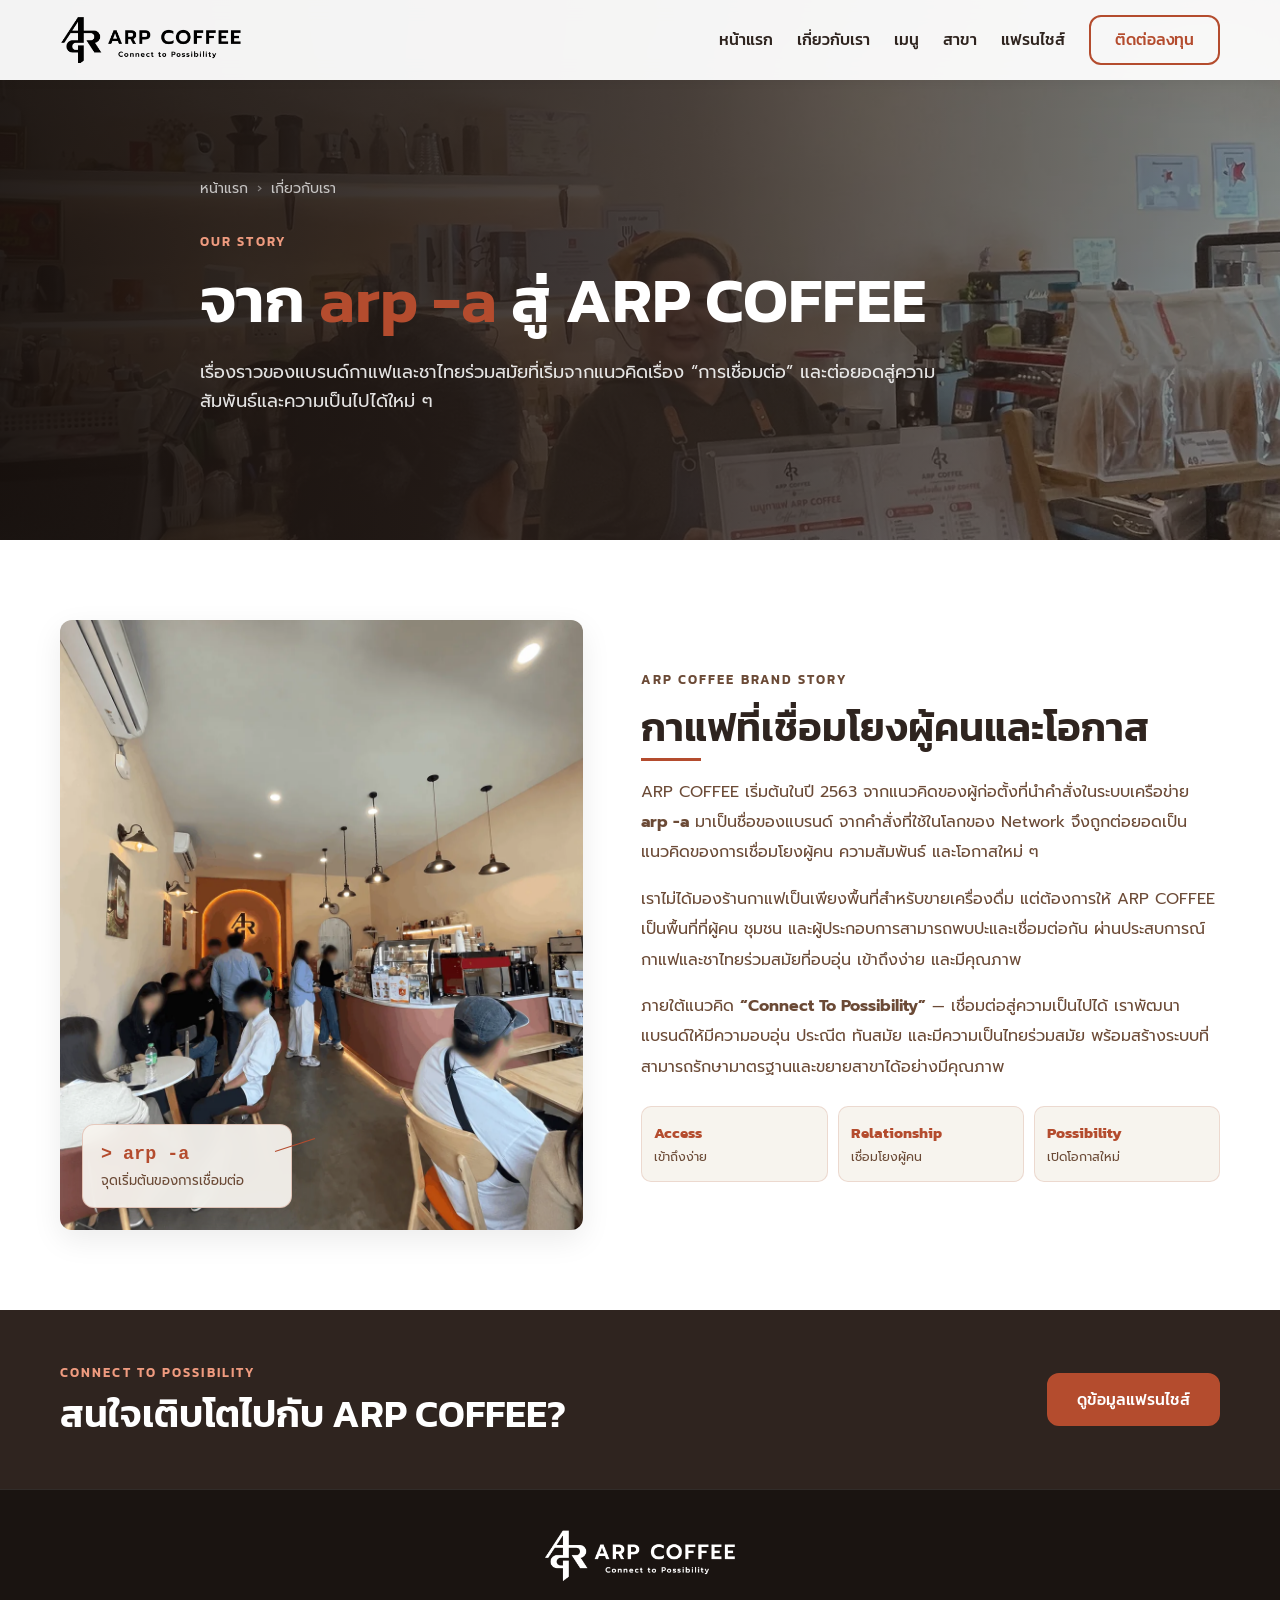
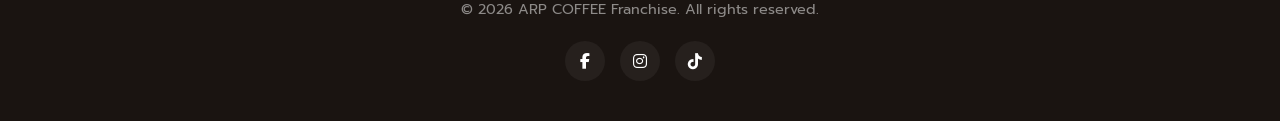
==== commit 7cc3b470: "Optimize website performance and images" ====
--- a/about/index.html
+++ b/about/index.html
@@ -14,13 +14,15 @@
     <meta property="og:title" content="เกี่ยวกับ ARP COFFEE | จาก arp -a สู่ Connect To Possibility">
     <meta property="og:description" content="รู้จัก ARP COFFEE จากที่มาของชื่อ arp -a สู่แนวคิด Access · Relationship · Possibility และ Connect To Possibility แบรนด์กาแฟและชาไทยร่วมสมัย">
     <meta property="og:url" content="https://arpcoffee.com/about/">
-    <meta property="og:image" content="https://arpcoffee.com/assets/brand-story.png">
+    <meta property="og:image" content="https://arpcoffee.com/assets/brand-story-social.jpg">
     <meta property="og:image:alt" content="ARP COFFEE — Connect To Possibility">
 
     <meta name="twitter:card" content="summary_large_image">
     <meta name="twitter:title" content="เกี่ยวกับ ARP COFFEE | จาก arp -a สู่ Connect To Possibility">
     <meta name="twitter:description" content="รู้จัก ARP COFFEE จากที่มาของชื่อ arp -a สู่แนวคิด Access · Relationship · Possibility และ Connect To Possibility แบรนด์กาแฟและชาไทยร่วมสมัย">
-    <meta name="twitter:image" content="https://arpcoffee.com/assets/brand-story.png">
+    <meta name="twitter:image" content="https://arpcoffee.com/assets/brand-story-social.jpg">
+
+    <link rel="preload" as="image" href="/assets/brand-story-hero.webp" type="image/webp" fetchpriority="high">
 
     <link rel="preconnect" href="https://fonts.googleapis.com">
     <link rel="preconnect" href="https://fonts.gstatic.com" crossorigin>
@@ -96,7 +98,7 @@
         <section class="section-padding">
             <div class="container about-container">
                 <div class="about-image">
-                    <img src="/assets/brand-story.png" alt="บรรยากาศจริงภายในร้าน ARP COFFEE และการบริการลูกค้า" width="1086" height="1448">
+                    <img src="/assets/brand-story.webp" alt="บรรยากาศจริงภายในร้าน ARP COFFEE และการบริการลูกค้า" width="1086" height="1448" loading="lazy" decoding="async">
                     <div class="arp-origin-badge"><code>&gt; arp -a</code><span>จุดเริ่มต้นของการเชื่อมต่อ</span></div>
                 </div>
                 <div class="about-text">
--- a/style.css
+++ b/style.css
@@ -280,7 +280,7 @@
     position: relative;
     height: 100vh;
     min-height: 600px;
-    background-image: url('assets/hero-arp.png');
+    background-image: url('assets/hero-arp.webp');
     background-size: cover;
     background-position: center 44%;
     background-attachment: fixed;
@@ -1032,7 +1032,7 @@
     font-size: 1.2rem;
 }
 
-.contact-item h4 {
+.contact-item h3 {
     margin-bottom: 5px;
     font-size: 1rem;
 }
@@ -1260,10 +1260,10 @@
 .page-hero-content { position: relative; z-index: 1; max-width: 920px; }
 .page-hero h1 { font-size: clamp(2.65rem, 5vw, 4.7rem); max-width: 900px; margin-bottom: 1.25rem; }
 .page-hero p:not(.section-kicker) { max-width: 760px; font-size: 1.12rem; color: rgba(255,255,255,.88); }
-.page-hero-about { background-image: url('/assets/brand-story.JPG'); background-position: center 48%; }
-.page-hero-franchise { background-image: url('/assets/kiosk-arp.png'); }
-.page-hero-menu, .page-hero-signature { background-image: url('/assets/menu/khao-taen-latte.JPG'); background-position: 70% center; }
-.page-hero-branches { background-image: url('/assets/shop-arp.jpg'); }
+.page-hero-about { background-image: url('/assets/brand-story-hero.webp'); background-position: center 48%; }
+.page-hero-franchise { background-image: url('/assets/kiosk-arp.webp'); }
+.page-hero-menu, .page-hero-signature { background-image: url('/assets/menu/khao-taen-latte.webp'); background-position: 70% center; }
+.page-hero-branches { background-image: url('/assets/shop-arp.webp'); }
 
 .breadcrumbs { display: flex; gap: 9px; align-items: center; flex-wrap: wrap; margin-bottom: 30px; color: rgba(255,255,255,.72); font-size: .88rem; }
 .breadcrumbs a:hover { color: var(--white); }
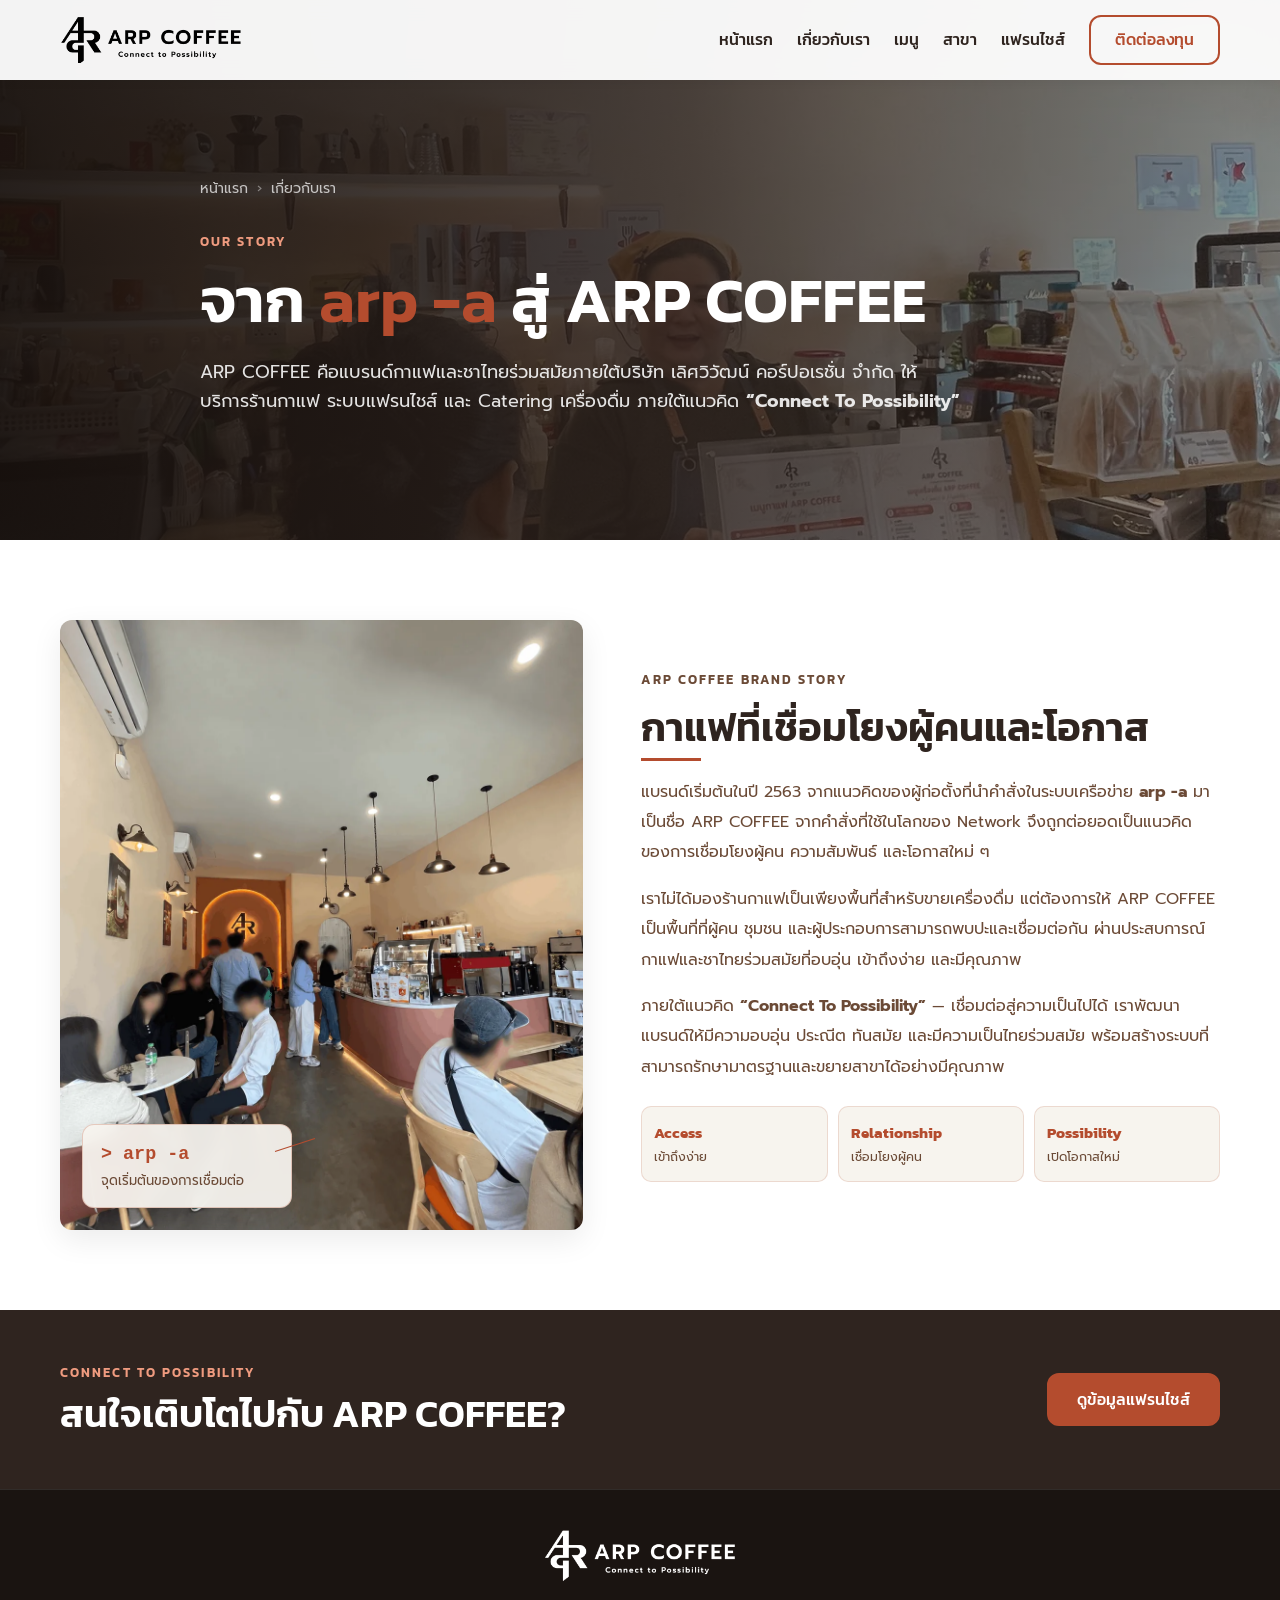
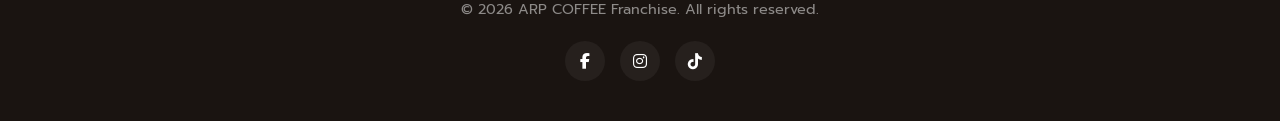
==== commit 48c121ea: "Improve ARP COFFEE entity SEO and AI visibility" ====
--- a/about/index.html
+++ b/about/index.html
@@ -1,10 +1,14 @@
 <!DOCTYPE html>
 <html lang="th">
 <head>
+    <!-- Google tag (gtag.js) - Google Ads AW-18465965588 -->
+    <script src="/google-ads.js"></script>
+    <script async src="https://www.googletagmanager.com/gtag/js?id=AW-18465965588"></script>
+
     <meta charset="UTF-8">
     <meta name="viewport" content="width=device-width, initial-scale=1.0">
     <title>เกี่ยวกับ ARP COFFEE | จาก arp -a สู่ Connect To Possibility</title>
-    <meta name="description" content="รู้จัก ARP COFFEE จากที่มาของชื่อ arp -a สู่แนวคิด Access · Relationship · Possibility และ Connect To Possibility แบรนด์กาแฟและชาไทยร่วมสมัย">
+    <meta name="description" content="รู้จัก ARP COFFEE แบรนด์กาแฟและชาไทยร่วมสมัยภายใต้บริษัท เลิศวิวัฒน์ คอร์ปอเรชั่น จำกัด ให้บริการร้านกาแฟ แฟรนไชส์ และ Catering ภายใต้แนวคิด Connect To Possibility">
     <meta name="robots" content="index,follow,max-image-preview:large,max-snippet:-1,max-video-preview:-1">
     <link rel="canonical" href="https://arpcoffee.com/about/">
 
@@ -12,14 +16,14 @@
     <meta property="og:type" content="website">
     <meta property="og:site_name" content="ARP COFFEE">
     <meta property="og:title" content="เกี่ยวกับ ARP COFFEE | จาก arp -a สู่ Connect To Possibility">
-    <meta property="og:description" content="รู้จัก ARP COFFEE จากที่มาของชื่อ arp -a สู่แนวคิด Access · Relationship · Possibility และ Connect To Possibility แบรนด์กาแฟและชาไทยร่วมสมัย">
+    <meta property="og:description" content="รู้จัก ARP COFFEE แบรนด์กาแฟและชาไทยร่วมสมัยภายใต้บริษัท เลิศวิวัฒน์ คอร์ปอเรชั่น จำกัด ให้บริการร้านกาแฟ แฟรนไชส์ และ Catering ภายใต้แนวคิด Connect To Possibility">
     <meta property="og:url" content="https://arpcoffee.com/about/">
     <meta property="og:image" content="https://arpcoffee.com/assets/brand-story-social.jpg">
     <meta property="og:image:alt" content="ARP COFFEE — Connect To Possibility">
 
     <meta name="twitter:card" content="summary_large_image">
     <meta name="twitter:title" content="เกี่ยวกับ ARP COFFEE | จาก arp -a สู่ Connect To Possibility">
-    <meta name="twitter:description" content="รู้จัก ARP COFFEE จากที่มาของชื่อ arp -a สู่แนวคิด Access · Relationship · Possibility และ Connect To Possibility แบรนด์กาแฟและชาไทยร่วมสมัย">
+    <meta name="twitter:description" content="รู้จัก ARP COFFEE แบรนด์กาแฟและชาไทยร่วมสมัยภายใต้บริษัท เลิศวิวัฒน์ คอร์ปอเรชั่น จำกัด ให้บริการร้านกาแฟ แฟรนไชส์ และ Catering ภายใต้แนวคิด Connect To Possibility">
     <meta name="twitter:image" content="https://arpcoffee.com/assets/brand-story-social.jpg">
 
     <link rel="preload" as="image" href="/assets/brand-story-hero.webp" type="image/webp" fetchpriority="high">
@@ -39,7 +43,7 @@
       "@id": "https://arpcoffee.com/about/#webpage",
       "url": "https://arpcoffee.com/about/",
       "name": "เกี่ยวกับ ARP COFFEE | จาก arp -a สู่ Connect To Possibility",
-      "description": "รู้จัก ARP COFFEE จากที่มาของชื่อ arp -a สู่แนวคิด Access · Relationship · Possibility และ Connect To Possibility แบรนด์กาแฟและชาไทยร่วมสมัย",
+      "description": "รู้จัก ARP COFFEE แบรนด์กาแฟและชาไทยร่วมสมัยภายใต้บริษัท เลิศวิวัฒน์ คอร์ปอเรชั่น จำกัด ให้บริการร้านกาแฟ แฟรนไชส์ และ Catering ภายใต้แนวคิด Connect To Possibility",
       "isPartOf": {
         "@id": "https://arpcoffee.com/#website"
       },
@@ -92,7 +96,7 @@
                 <nav class="breadcrumbs" aria-label="Breadcrumb"><a href="/">หน้าแรก</a><span aria-hidden="true">›</span><span aria-current="page">เกี่ยวกับเรา</span></nav>
                 <p class="section-kicker">OUR STORY</p>
                 <h1>จาก <span class="highlight">arp -a</span> สู่ ARP COFFEE</h1>
-                <p>เรื่องราวของแบรนด์กาแฟและชาไทยร่วมสมัยที่เริ่มจากแนวคิดเรื่อง “การเชื่อมต่อ” และต่อยอดสู่ความสัมพันธ์และความเป็นไปได้ใหม่ ๆ</p>
+                <p>ARP COFFEE คือแบรนด์กาแฟและชาไทยร่วมสมัยภายใต้บริษัท เลิศวิวัฒน์ คอร์ปอเรชั่น จำกัด ให้บริการร้านกาแฟ ระบบแฟรนไชส์ และ Catering เครื่องดื่ม ภายใต้แนวคิด <strong>“Connect To Possibility”</strong></p>
             </div>
         </header>
         <section class="section-padding">
@@ -104,7 +108,7 @@
                 <div class="about-text">
                     <p class="section-kicker">ARP COFFEE BRAND STORY</p>
                     <h2 class="section-title">กาแฟที่เชื่อมโยงผู้คนและโอกาส</h2>
-                    <p>ARP COFFEE เริ่มต้นในปี 2563 จากแนวคิดของผู้ก่อตั้งที่นำคำสั่งในระบบเครือข่าย <strong>arp -a</strong> มาเป็นชื่อของแบรนด์ จากคำสั่งที่ใช้ในโลกของ Network จึงถูกต่อยอดเป็นแนวคิดของการเชื่อมโยงผู้คน ความสัมพันธ์ และโอกาสใหม่ ๆ</p>
+                    <p>แบรนด์เริ่มต้นในปี 2563 จากแนวคิดของผู้ก่อตั้งที่นำคำสั่งในระบบเครือข่าย <strong>arp -a</strong> มาเป็นชื่อ ARP COFFEE จากคำสั่งที่ใช้ในโลกของ Network จึงถูกต่อยอดเป็นแนวคิดของการเชื่อมโยงผู้คน ความสัมพันธ์ และโอกาสใหม่ ๆ</p>
                     <p>เราไม่ได้มองร้านกาแฟเป็นเพียงพื้นที่สำหรับขายเครื่องดื่ม แต่ต้องการให้ ARP COFFEE เป็นพื้นที่ที่ผู้คน ชุมชน และผู้ประกอบการสามารถพบปะและเชื่อมต่อกัน ผ่านประสบการณ์กาแฟและชาไทยร่วมสมัยที่อบอุ่น เข้าถึงง่าย และมีคุณภาพ</p>
                     <p>ภายใต้แนวคิด <strong>“Connect To Possibility”</strong> — เชื่อมต่อสู่ความเป็นไปได้ เราพัฒนาแบรนด์ให้มีความอบอุ่น ประณีต ทันสมัย และมีความเป็นไทยร่วมสมัย พร้อมสร้างระบบที่สามารถรักษามาตรฐานและขยายสาขาได้อย่างมีคุณภาพ</p>
                     <div class="brand-pillars">
@@ -134,6 +138,6 @@
             </div>
         </div>
     </footer>
-    <script src="/script.js?v=3"></script>
+    <script src="/script.js?v=5"></script>
 </body>
 </html>
--- a/style.css
+++ b/style.css
@@ -1283,6 +1283,95 @@
 .seo-card p { color: var(--coffee-brown); margin-bottom: 0; }
 .location-card a { display: inline-block; margin-top: 18px; color: var(--primary); font-family: var(--font-heading); font-weight: 500; }
 
+
+/* --- Branch cards / Local SEO --- */
+.branch-grid { align-items: stretch; }
+.branch-card {
+    padding: 0;
+    overflow: hidden;
+    display: flex;
+    flex-direction: column;
+}
+.branch-card-media {
+    width: 100%;
+    aspect-ratio: 16 / 10;
+    overflow: hidden;
+    background: var(--light);
+}
+.branch-card-media img {
+    width: 100%;
+    height: 100%;
+    object-fit: cover;
+    display: block;
+}
+.branch-card-placeholder {
+    display: grid;
+    place-items: center;
+    align-content: center;
+    gap: 10px;
+    color: var(--primary);
+    background:
+        radial-gradient(circle at 18% 25%, rgba(180,76,46,.10) 0 3px, transparent 4px),
+        radial-gradient(circle at 78% 68%, rgba(184,154,106,.14) 0 3px, transparent 4px),
+        linear-gradient(135deg, var(--light) 0%, var(--soft-beige) 100%);
+}
+.branch-card-placeholder i { font-size: 2rem; }
+.branch-card-placeholder span {
+    font-family: var(--font-heading);
+    font-weight: 600;
+    letter-spacing: .08em;
+    color: var(--dark);
+}
+.branch-card-body {
+    padding: 24px;
+    display: flex;
+    flex-direction: column;
+    flex: 1;
+}
+.branch-card-body h3 { margin-bottom: 10px; }
+.branch-card-body > p:not(.branch-province) { flex: 1; }
+.branch-province {
+    display: flex;
+    gap: 7px;
+    align-items: center;
+    margin: 0 0 9px;
+    color: var(--primary) !important;
+    font-family: var(--font-heading);
+    font-size: .88rem;
+    font-weight: 500;
+}
+.branch-actions {
+    display: flex;
+    flex-wrap: wrap;
+    gap: 10px;
+    margin-top: 22px;
+}
+.location-card .branch-actions a {
+    margin-top: 0;
+    text-decoration: none;
+}
+.branch-btn {
+    min-height: 42px;
+    display: inline-flex !important;
+    align-items: center;
+    justify-content: center;
+    gap: 8px;
+    padding: 9px 14px;
+    border: 1px solid rgba(180,76,46,.28);
+    border-radius: 999px;
+    transition: var(--transition);
+    font-size: .9rem;
+}
+.branch-btn:hover { transform: translateY(-1px); }
+.branch-btn-detail,
+.branch-btn-contact { background: var(--white); color: var(--primary) !important; }
+.branch-btn-map {
+    background: var(--primary);
+    border-color: var(--primary);
+    color: var(--white) !important;
+}
+.branch-btn-map:hover { background: var(--dark); border-color: var(--dark); }
+
 .seo-process-grid { display: grid; grid-template-columns: repeat(5,1fr); gap: 14px; }
 .seo-process-grid > div { padding: 24px 20px; background: var(--light); border-radius: var(--radius); border-top: 3px solid var(--primary); }
 .seo-process-grid span { color: var(--primary); font-family: var(--font-heading); font-weight: 700; letter-spacing: .08em; }
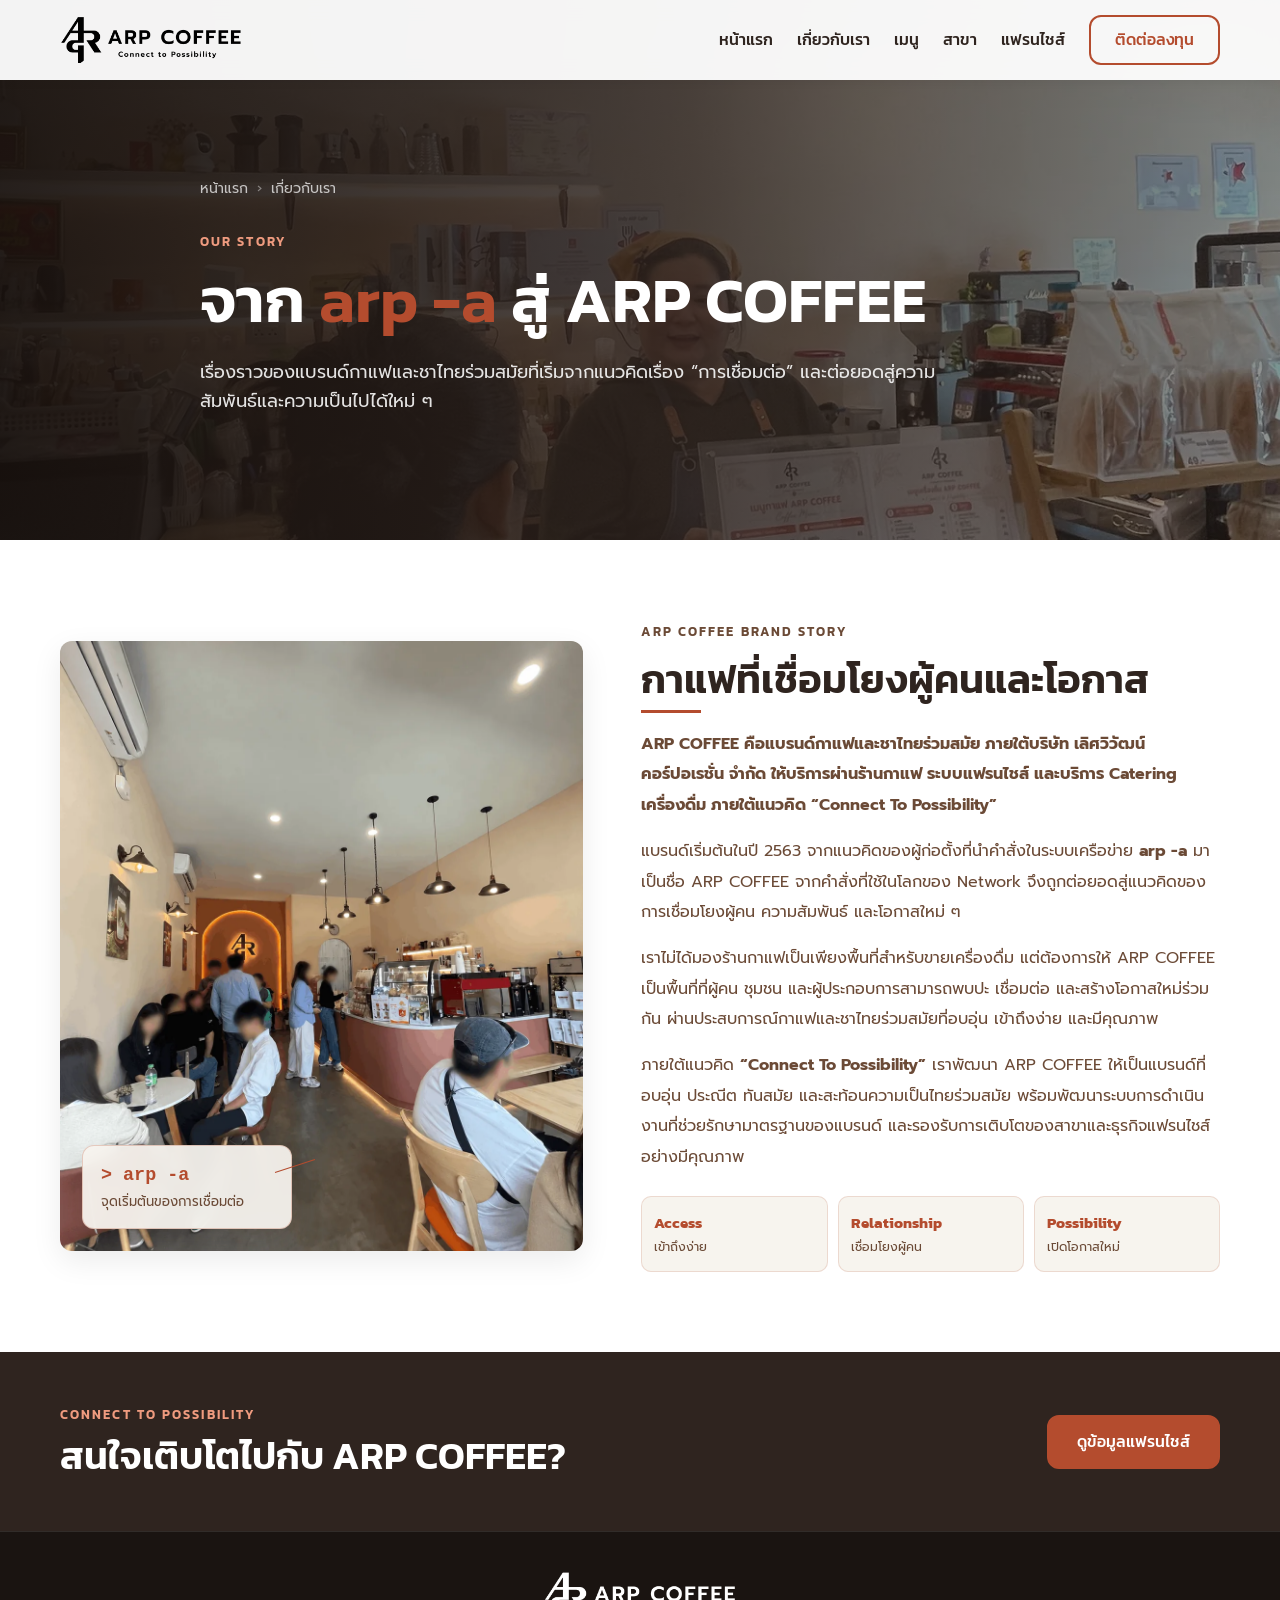
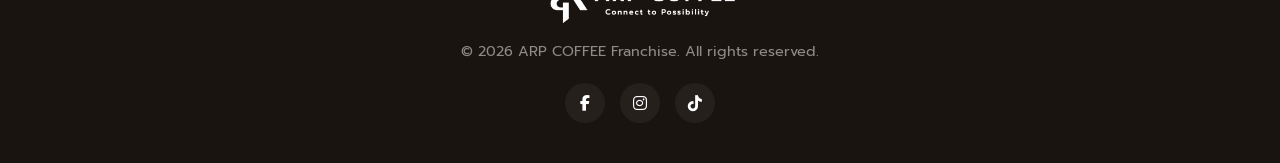
==== commit decf776f: "Refine ARP COFFEE brand story entity introduction" ====
--- a/about/index.html
+++ b/about/index.html
@@ -8,7 +8,7 @@
     <meta charset="UTF-8">
     <meta name="viewport" content="width=device-width, initial-scale=1.0">
     <title>เกี่ยวกับ ARP COFFEE | จาก arp -a สู่ Connect To Possibility</title>
-    <meta name="description" content="รู้จัก ARP COFFEE แบรนด์กาแฟและชาไทยร่วมสมัยภายใต้บริษัท เลิศวิวัฒน์ คอร์ปอเรชั่น จำกัด ให้บริการร้านกาแฟ แฟรนไชส์ และ Catering ภายใต้แนวคิด Connect To Possibility">
+    <meta name="description" content="รู้จัก ARP COFFEE จากที่มาของชื่อ arp -a สู่แนวคิด Access · Relationship · Possibility และ Connect To Possibility แบรนด์กาแฟและชาไทยร่วมสมัย">
     <meta name="robots" content="index,follow,max-image-preview:large,max-snippet:-1,max-video-preview:-1">
     <link rel="canonical" href="https://arpcoffee.com/about/">
 
@@ -16,14 +16,14 @@
     <meta property="og:type" content="website">
     <meta property="og:site_name" content="ARP COFFEE">
     <meta property="og:title" content="เกี่ยวกับ ARP COFFEE | จาก arp -a สู่ Connect To Possibility">
-    <meta property="og:description" content="รู้จัก ARP COFFEE แบรนด์กาแฟและชาไทยร่วมสมัยภายใต้บริษัท เลิศวิวัฒน์ คอร์ปอเรชั่น จำกัด ให้บริการร้านกาแฟ แฟรนไชส์ และ Catering ภายใต้แนวคิด Connect To Possibility">
+    <meta property="og:description" content="รู้จัก ARP COFFEE จากที่มาของชื่อ arp -a สู่แนวคิด Access · Relationship · Possibility และ Connect To Possibility แบรนด์กาแฟและชาไทยร่วมสมัย">
     <meta property="og:url" content="https://arpcoffee.com/about/">
     <meta property="og:image" content="https://arpcoffee.com/assets/brand-story-social.jpg">
     <meta property="og:image:alt" content="ARP COFFEE — Connect To Possibility">
 
     <meta name="twitter:card" content="summary_large_image">
     <meta name="twitter:title" content="เกี่ยวกับ ARP COFFEE | จาก arp -a สู่ Connect To Possibility">
-    <meta name="twitter:description" content="รู้จัก ARP COFFEE แบรนด์กาแฟและชาไทยร่วมสมัยภายใต้บริษัท เลิศวิวัฒน์ คอร์ปอเรชั่น จำกัด ให้บริการร้านกาแฟ แฟรนไชส์ และ Catering ภายใต้แนวคิด Connect To Possibility">
+    <meta name="twitter:description" content="รู้จัก ARP COFFEE จากที่มาของชื่อ arp -a สู่แนวคิด Access · Relationship · Possibility และ Connect To Possibility แบรนด์กาแฟและชาไทยร่วมสมัย">
     <meta name="twitter:image" content="https://arpcoffee.com/assets/brand-story-social.jpg">
 
     <link rel="preload" as="image" href="/assets/brand-story-hero.webp" type="image/webp" fetchpriority="high">
@@ -43,7 +43,7 @@
       "@id": "https://arpcoffee.com/about/#webpage",
       "url": "https://arpcoffee.com/about/",
       "name": "เกี่ยวกับ ARP COFFEE | จาก arp -a สู่ Connect To Possibility",
-      "description": "รู้จัก ARP COFFEE แบรนด์กาแฟและชาไทยร่วมสมัยภายใต้บริษัท เลิศวิวัฒน์ คอร์ปอเรชั่น จำกัด ให้บริการร้านกาแฟ แฟรนไชส์ และ Catering ภายใต้แนวคิด Connect To Possibility",
+      "description": "รู้จัก ARP COFFEE จากที่มาของชื่อ arp -a สู่แนวคิด Access · Relationship · Possibility และ Connect To Possibility แบรนด์กาแฟและชาไทยร่วมสมัย",
       "isPartOf": {
         "@id": "https://arpcoffee.com/#website"
       },
@@ -96,7 +96,7 @@
                 <nav class="breadcrumbs" aria-label="Breadcrumb"><a href="/">หน้าแรก</a><span aria-hidden="true">›</span><span aria-current="page">เกี่ยวกับเรา</span></nav>
                 <p class="section-kicker">OUR STORY</p>
                 <h1>จาก <span class="highlight">arp -a</span> สู่ ARP COFFEE</h1>
-                <p>ARP COFFEE คือแบรนด์กาแฟและชาไทยร่วมสมัยภายใต้บริษัท เลิศวิวัฒน์ คอร์ปอเรชั่น จำกัด ให้บริการร้านกาแฟ ระบบแฟรนไชส์ และ Catering เครื่องดื่ม ภายใต้แนวคิด <strong>“Connect To Possibility”</strong></p>
+                <p>เรื่องราวของแบรนด์กาแฟและชาไทยร่วมสมัยที่เริ่มจากแนวคิดเรื่อง “การเชื่อมต่อ” และต่อยอดสู่ความสัมพันธ์และความเป็นไปได้ใหม่ ๆ</p>
             </div>
         </header>
         <section class="section-padding">
@@ -108,9 +108,10 @@
                 <div class="about-text">
                     <p class="section-kicker">ARP COFFEE BRAND STORY</p>
                     <h2 class="section-title">กาแฟที่เชื่อมโยงผู้คนและโอกาส</h2>
-                    <p>แบรนด์เริ่มต้นในปี 2563 จากแนวคิดของผู้ก่อตั้งที่นำคำสั่งในระบบเครือข่าย <strong>arp -a</strong> มาเป็นชื่อ ARP COFFEE จากคำสั่งที่ใช้ในโลกของ Network จึงถูกต่อยอดเป็นแนวคิดของการเชื่อมโยงผู้คน ความสัมพันธ์ และโอกาสใหม่ ๆ</p>
-                    <p>เราไม่ได้มองร้านกาแฟเป็นเพียงพื้นที่สำหรับขายเครื่องดื่ม แต่ต้องการให้ ARP COFFEE เป็นพื้นที่ที่ผู้คน ชุมชน และผู้ประกอบการสามารถพบปะและเชื่อมต่อกัน ผ่านประสบการณ์กาแฟและชาไทยร่วมสมัยที่อบอุ่น เข้าถึงง่าย และมีคุณภาพ</p>
-                    <p>ภายใต้แนวคิด <strong>“Connect To Possibility”</strong> — เชื่อมต่อสู่ความเป็นไปได้ เราพัฒนาแบรนด์ให้มีความอบอุ่น ประณีต ทันสมัย และมีความเป็นไทยร่วมสมัย พร้อมสร้างระบบที่สามารถรักษามาตรฐานและขยายสาขาได้อย่างมีคุณภาพ</p>
+                    <p><strong>ARP COFFEE คือแบรนด์กาแฟและชาไทยร่วมสมัย ภายใต้บริษัท เลิศวิวัฒน์ คอร์ปอเรชั่น จำกัด ให้บริการผ่านร้านกาแฟ ระบบแฟรนไชส์ และบริการ Catering เครื่องดื่ม ภายใต้แนวคิด “Connect To Possibility”</strong></p>
+                    <p>แบรนด์เริ่มต้นในปี 2563 จากแนวคิดของผู้ก่อตั้งที่นำคำสั่งในระบบเครือข่าย <strong>arp -a</strong> มาเป็นชื่อ ARP COFFEE จากคำสั่งที่ใช้ในโลกของ Network จึงถูกต่อยอดสู่แนวคิดของการเชื่อมโยงผู้คน ความสัมพันธ์ และโอกาสใหม่ ๆ</p>
+                    <p>เราไม่ได้มองร้านกาแฟเป็นเพียงพื้นที่สำหรับขายเครื่องดื่ม แต่ต้องการให้ ARP COFFEE เป็นพื้นที่ที่ผู้คน ชุมชน และผู้ประกอบการสามารถพบปะ เชื่อมต่อ และสร้างโอกาสใหม่ร่วมกัน ผ่านประสบการณ์กาแฟและชาไทยร่วมสมัยที่อบอุ่น เข้าถึงง่าย และมีคุณภาพ</p>
+                    <p>ภายใต้แนวคิด <strong>“Connect To Possibility”</strong> เราพัฒนา ARP COFFEE ให้เป็นแบรนด์ที่อบอุ่น ประณีต ทันสมัย และสะท้อนความเป็นไทยร่วมสมัย พร้อมพัฒนาระบบการดำเนินงานที่ช่วยรักษามาตรฐานของแบรนด์ และรองรับการเติบโตของสาขาและธุรกิจแฟรนไชส์อย่างมีคุณภาพ</p>
                     <div class="brand-pillars">
                         <div class="brand-pillar"><strong>Access</strong><span>เข้าถึงง่าย</span></div>
                         <div class="brand-pillar"><strong>Relationship</strong><span>เชื่อมโยงผู้คน</span></div>
